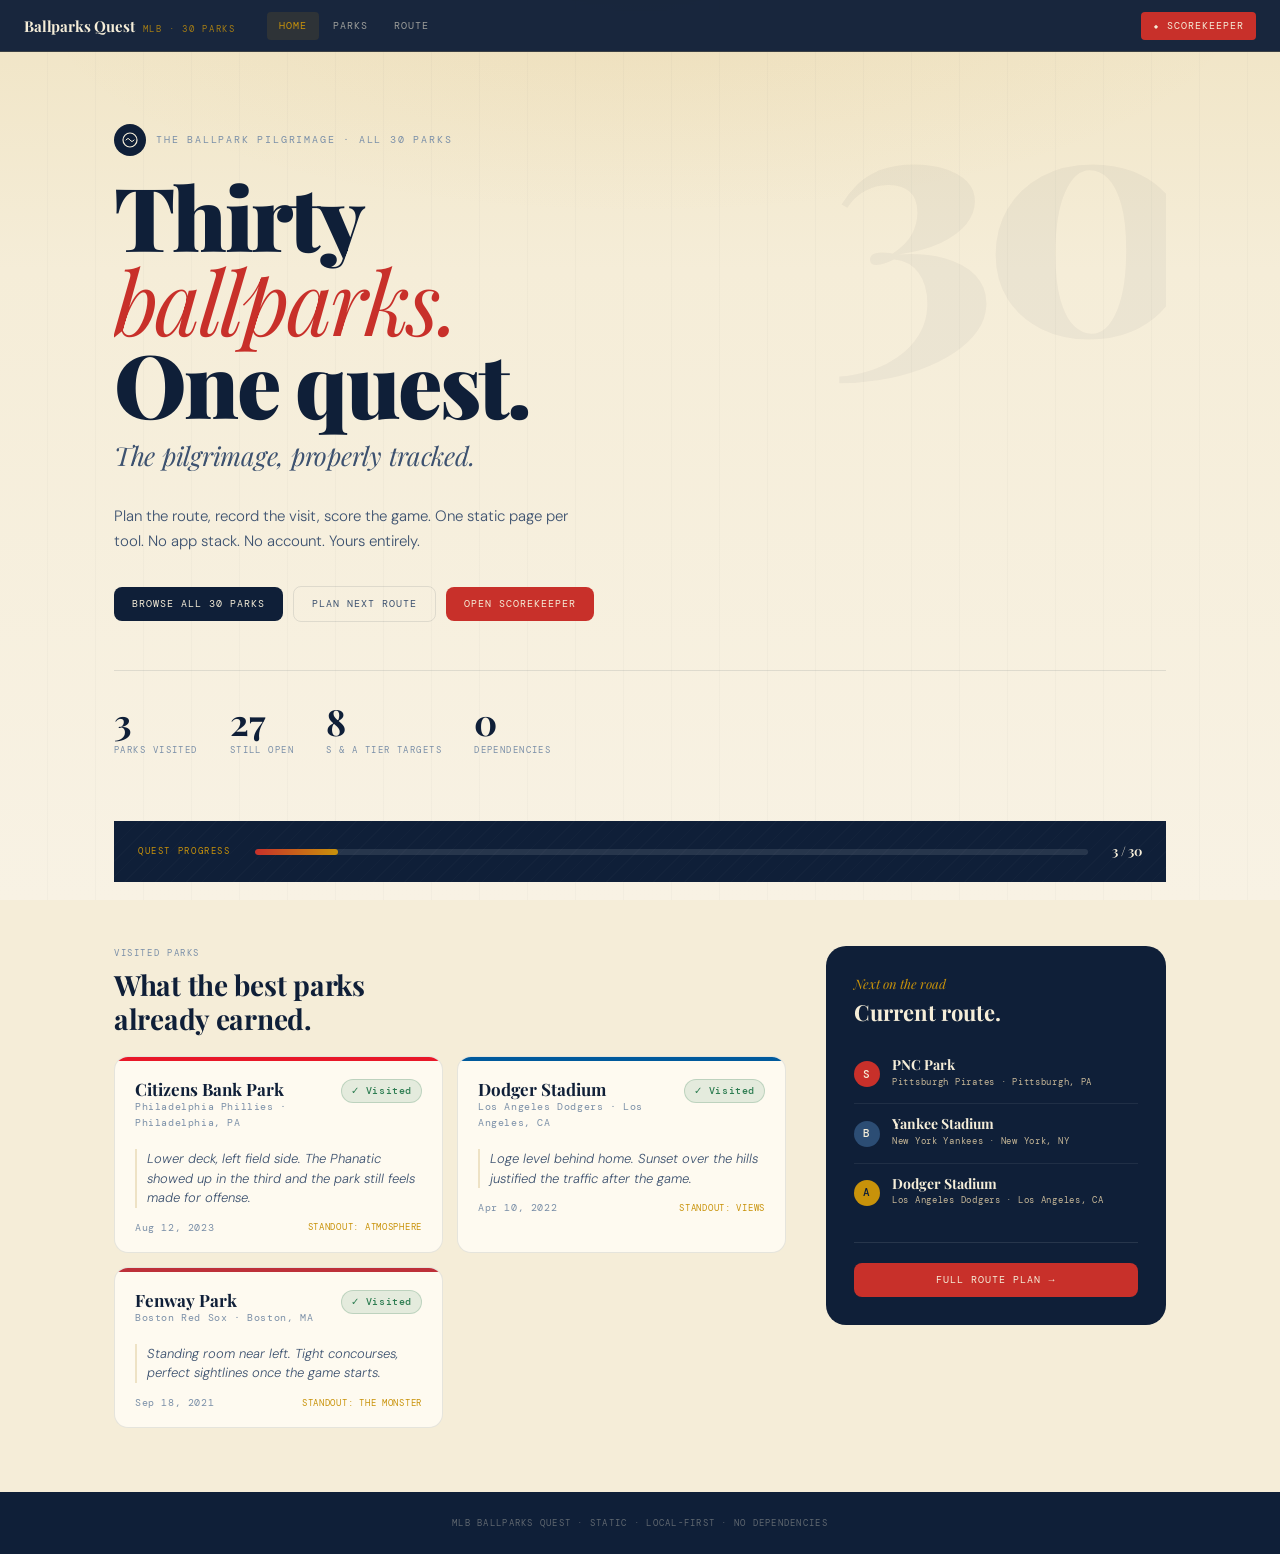
==== MLB Prototype/index.html @ afe434f9 "Build Ballparks Quest prototype planning infrastructure" ====
<!DOCTYPE html>
<html lang="en">
<head>
<meta charset="UTF-8">
<meta name="viewport" content="width=device-width, initial-scale=1.0">
<title>MLB Ballparks Quest · The Pilgrimage</title>
<link rel="stylesheet" href="shared.css">
<style>
/* ═══ INDEX PAGE ════════════════════════════ */

/* ─── Hero ──────────────────────────────── */
.hero {
  padding: 72px 0 64px;
  position: relative;
  overflow: hidden;
}

.hero-bg-number {
  position: absolute;
  right: -20px;
  top: -10px;
  font-family: var(--font-display);
  font-size: clamp(180px, 28vw, 320px);
  font-weight: 900;
  color: rgba(15,31,56,0.04);
  line-height: 1;
  user-select: none;
  pointer-events: none;
  letter-spacing: -0.04em;
}

.hero-eyebrow {
  display: flex;
  align-items: center;
  gap: 10px;
  margin-bottom: 18px;
}

.hero-league-mark {
  width: 32px; height: 32px;
  background: var(--navy);
  border-radius: 50%;
  display: flex; align-items: center; justify-content: center;
  flex-shrink: 0;
}

.hero-league-mark svg { display: block; }

.hero-eyebrow-text {
  font-family: var(--font-data);
  font-size: 10px;
  letter-spacing: 0.18em;
  text-transform: uppercase;
  color: var(--text-muted);
}

.hero-headline {
  font-family: var(--font-display);
  font-size: clamp(44px, 7vw, 88px);
  font-weight: 900;
  line-height: 0.95;
  letter-spacing: -0.03em;
  color: var(--navy);
  margin-bottom: 10px;
}

.hero-headline em {
  font-style: italic;
  font-weight: 400;
  color: var(--red);
}

.hero-sub {
  font-family: var(--font-display);
  font-size: clamp(18px, 2.5vw, 26px);
  font-style: italic;
  font-weight: 400;
  color: var(--text-secondary);
  margin-bottom: 28px;
  letter-spacing: -0.01em;
}

.hero-desc {
  font-family: var(--font-body);
  font-size: 15px;
  font-weight: 300;
  color: var(--text-secondary);
  max-width: 480px;
  line-height: 1.65;
  margin-bottom: 32px;
}

.hero-cta-row {
  display: flex;
  gap: 10px;
  flex-wrap: wrap;
  align-items: center;
}

.hero-stats {
  display: flex;
  gap: 32px;
  margin-top: 48px;
  padding-top: 32px;
  border-top: 1px solid var(--border-light);
}

.hero-stat-num {
  font-family: var(--font-display);
  font-size: 36px;
  font-weight: 700;
  color: var(--navy);
  line-height: 1;
  margin-bottom: 4px;
}

.hero-stat-lbl {
  font-family: var(--font-data);
  font-size: 9px;
  letter-spacing: 0.16em;
  text-transform: uppercase;
  color: var(--text-muted);
}

/* ─── Progress band ─────────────────────── */
.progress-band {
  background: var(--navy);
  padding: 20px 24px;
  margin-bottom: 64px;
  position: relative;
  overflow: hidden;
}

.progress-band::before {
  content: '';
  position: absolute; inset: 0;
  background: repeating-linear-gradient(
    -45deg,
    transparent, transparent 10px,
    rgba(255,255,255,0.015) 10px, rgba(255,255,255,0.015) 11px
  );
}

.progress-inner {
  max-width: 1100px;
  margin: 0 auto;
  display: flex;
  align-items: center;
  gap: 24px;
  position: relative;
}

.progress-label {
  font-family: var(--font-data);
  font-size: 9px;
  letter-spacing: 0.18em;
  text-transform: uppercase;
  color: var(--gold);
  flex-shrink: 0;
}

.progress-track {
  flex: 1;
  height: 6px;
  background: rgba(255,255,255,0.1);
  border-radius: 3px;
  overflow: hidden;
}

.progress-fill {
  height: 100%;
  background: linear-gradient(90deg, var(--red), var(--gold));
  border-radius: 3px;
  width: 13.3%; /* 4/30 */
  transition: width 1s var(--ease);
}

.progress-count {
  font-family: var(--font-display);
  font-size: 13px;
  font-weight: 700;
  color: var(--cream);
  flex-shrink: 0;
  letter-spacing: -0.01em;
}

/* ─── Visited section ───────────────────── */
.visited-grid {
  display: grid;
  grid-template-columns: repeat(auto-fill, minmax(280px, 1fr));
  gap: 14px;
  margin-top: 20px;
}

.visited-card {
  background: var(--surface-card);
  border: 1px solid var(--border-light);
  border-radius: var(--r-lg);
  overflow: hidden;
  transition: box-shadow var(--dur-mid) var(--ease), transform var(--dur-mid) var(--ease);
}

.visited-card:hover {
  transform: translateY(-2px);
  box-shadow: 0 8px 28px rgba(15,31,56,0.1);
}

.visited-card-stripe {
  height: 4px;
}

.visited-card-body {
  padding: 18px 20px 16px;
}

.visited-card-header {
  display: flex;
  align-items: flex-start;
  justify-content: space-between;
  gap: 10px;
  margin-bottom: 8px;
}

.visited-park-name {
  font-family: var(--font-display);
  font-size: 17px;
  font-weight: 700;
  color: var(--navy);
  line-height: 1.2;
}

.visited-team {
  font-family: var(--font-data);
  font-size: 10px;
  letter-spacing: 0.06em;
  color: var(--text-muted);
  margin-bottom: 10px;
}

.visited-note {
  font-family: var(--font-body);
  font-size: 13px;
  font-style: italic;
  font-weight: 300;
  color: var(--text-secondary);
  line-height: 1.5;
  border-left: 2px solid var(--border-cream);
  padding-left: 10px;
  margin-bottom: 12px;
}

.visited-meta {
  display: flex;
  align-items: center;
  justify-content: space-between;
}

.visited-date {
  font-family: var(--font-data);
  font-size: 10px;
  color: var(--text-muted);
  letter-spacing: 0.06em;
}

.visited-standout {
  font-family: var(--font-data);
  font-size: 9px;
  letter-spacing: 0.08em;
  text-transform: uppercase;
  color: var(--gold);
}

/* ─── Two-col layout ────────────────────── */
.index-layout {
  display: grid;
  grid-template-columns: 1fr 340px;
  gap: 40px;
  margin-bottom: 64px;
  align-items: start;
}

.sidebar-card {
  background: var(--navy);
  border-radius: var(--r-xl);
  padding: 28px;
  position: sticky;
  top: 72px;
  color: var(--cream);
}

.sidebar-title {
  font-family: var(--font-display);
  font-size: 13px;
  font-style: italic;
  color: var(--gold);
  margin-bottom: 4px;
}

.sidebar-heading {
  font-family: var(--font-display);
  font-size: 22px;
  font-weight: 700;
  color: var(--cream);
  margin-bottom: 20px;
  line-height: 1.2;
}

.sidebar-park-item {
  display: flex;
  align-items: center;
  gap: 12px;
  padding: 12px 0;
  border-bottom: 1px solid rgba(255,255,255,0.07);
  cursor: pointer;
  transition: opacity var(--dur-fast) var(--ease);
  text-decoration: none;
}

.sidebar-park-item:hover { opacity: 0.75; }
.sidebar-park-item:last-of-type { border-bottom: none; }

.sidebar-park-name {
  font-family: var(--font-display);
  font-size: 14px;
  font-weight: 700;
  color: var(--cream);
  line-height: 1.2;
  flex: 1;
}

.sidebar-park-city {
  font-family: var(--font-data);
  font-size: 9px;
  letter-spacing: 0.08em;
  color: var(--text-cream-dim);
  margin-top: 1px;
}

.sidebar-park-reason {
  font-family: var(--font-body);
  font-size: 11px;
  font-style: italic;
  color: var(--text-cream-dim);
  margin-top: 2px;
  line-height: 1.3;
}

.sidebar-cta {
  margin-top: 20px;
  padding-top: 20px;
  border-top: 1px solid rgba(255,255,255,0.1);
}

@media (max-width: 900px) {
  .index-layout { grid-template-columns: 1fr; }
  .sidebar-card { position: static; }
  .hero-bg-number { display: none; }
}

@media (max-width: 640px) {
  .hero-stats { gap: 20px; }
  .hero-stat-num { font-size: 28px; }
}
</style>
</head>
<body>
<script src="storage.js"></script>
<script src="utils.js"></script>
<script src="data.js"></script>
<script src="device.js"></script>
<script src="app.js"></script>

<!-- ═══ NAV ══════════════════════════════════ -->
<nav class="site-nav">
  <a href="index.html" class="nav-brand">
    <span class="nav-brand-name">Ballparks Quest</span>
    <span class="nav-brand-mark">MLB · 30 Parks</span>
  </a>
  <div class="nav-links">
    <a href="index.html"      class="nav-link active">Home</a>
    <a href="parks.html"      class="nav-link">Parks</a>
    <a href="route.html"      class="nav-link">Route</a>
    <a href="scorekeeper.html" class="nav-link nav-cta">⬥ Scorekeeper</a>
  </div>
</nav>

<main class="page-wrap">

  <!-- ═══ HERO ══════════════════════════════ -->
  <section class="hero fade-up">
    <div class="hero-bg-number">30</div>

    <div class="hero-eyebrow">
      <div class="hero-league-mark">
        <svg width="18" height="18" viewBox="0 0 18 18" fill="none">
          <circle cx="9" cy="9" r="7" stroke="#F5EDD8" stroke-width="1.2" fill="none"/>
          <path d="M5 9 Q7 6 9 9 Q11 12 13 9" stroke="#F5EDD8" stroke-width="1" fill="none" stroke-linecap="round"/>
        </svg>
      </div>
      <span class="hero-eyebrow-text">The ballpark pilgrimage · All 30 parks</span>
    </div>

    <h1 class="hero-headline">
      Thirty<br>
      <em>ballparks.</em><br>
      One quest.
    </h1>

    <p class="hero-sub">The pilgrimage, properly tracked.</p>

    <p class="hero-desc">
      Plan the route, record the visit, score the game. One static page per tool. No app stack. No account. Yours entirely.
    </p>

    <div class="hero-cta-row">
      <a href="parks.html"       class="btn btn-primary">Browse all 30 parks</a>
      <a href="route.html"       class="btn btn-ghost">Plan next route</a>
      <a href="scorekeeper.html" class="btn btn-red">Open scorekeeper</a>
    </div>

    <div class="hero-stats">
      <div>
        <div class="hero-stat-num" id="heroVisitedCount">0</div>
        <div class="hero-stat-lbl">Parks visited</div>
      </div>
      <div>
        <div class="hero-stat-num" id="heroRemainingCount">0</div>
        <div class="hero-stat-lbl">Still open</div>
      </div>
      <div>
        <div class="hero-stat-num" id="heroPriorityCount">0</div>
        <div class="hero-stat-lbl">S &amp; A tier targets</div>
      </div>
      <div>
        <div class="hero-stat-num">0</div>
        <div class="hero-stat-lbl">Dependencies</div>
      </div>
    </div>
  </section>

  <!-- ═══ PROGRESS BAND ═════════════════════ -->
  <div class="progress-band fade-up fade-up-2">
    <div class="progress-inner">
      <span class="progress-label">Quest progress</span>
      <div class="progress-track">
        <div class="progress-fill" id="progressFill"></div>
      </div>
      <span class="progress-count" id="progressCount">0 / 30</span>
    </div>
  </div>

  <!-- ═══ MAIN LAYOUT ════════════════════════ -->
  <div class="index-layout">

    <!-- Left: Visited proof -->
    <div>
      <div class="section-label fade-up fade-up-2">Visited parks</div>
      <h2 class="section-title fade-up fade-up-2" style="font-size:28px; margin-bottom:20px;">
        What the best parks<br>already earned.
      </h2>

      <div class="visited-grid" id="visitedGrid"></div>
    </div>

    <!-- Right: Route sidebar -->
    <div>
      <div class="sidebar-card fade-up fade-up-3">
        <div class="sidebar-title">Next on the road</div>
        <div class="sidebar-heading" id="sidebarHeading">The shortlist.</div>
        <div id="sidebarTargets"></div>
        <div class="sidebar-cta">
          <a href="route.html" class="btn btn-red" style="width:100%; justify-content:center;">
            Full route plan →
          </a>
        </div>
      </div>
    </div>

  </div>

</main>

<footer style="background:var(--navy); padding:24px; text-align:center; margin-top:40px;">
  <p style="font-family:var(--font-data); font-size:9px; letter-spacing:0.14em; text-transform:uppercase; color:rgba(245,237,216,0.35);">
    MLB Ballparks Quest · Static · Local-first · No dependencies
  </p>
</footer>

<script>
(function() {
  const app = window.BPQ && window.BPQ.app;
  if (!app) return;

  function escapeHtml(value) {
    return String(value == null ? '' : value)
      .replace(/&/g, '&amp;')
      .replace(/</g, '&lt;')
      .replace(/>/g, '&gt;')
      .replace(/"/g, '&quot;')
      .replace(/'/g, '&#39;');
  }

  function renderVisited() {
    const visited = app.getVisitedParks();
    const visitedGrid = document.getElementById('visitedGrid');
    const visitedCount = visited.length;
    const total = app.getParks().length;
    const remaining = Math.max(0, total - visitedCount);
    const priority = app.getParks().filter((park) => !app.isVisited(park.id) && (park.tier === 'S' || park.tier === 'A')).length;

    document.getElementById('heroVisitedCount').textContent = String(visitedCount);
    document.getElementById('heroRemainingCount').textContent = String(remaining);
    document.getElementById('heroPriorityCount').textContent = String(priority);
    document.getElementById('progressCount').textContent = `${visitedCount} / ${total}`;
    document.getElementById('progressFill').style.width = `${(visitedCount / total) * 100}%`;

    if (!visited.length) {
      visitedGrid.innerHTML = `
        <div class="visited-card fade-up fade-up-2">
          <div class="visited-card-stripe" style="background:var(--gold);"></div>
          <div class="visited-card-body">
            <div class="visited-card-header">
              <div>
                <div class="visited-park-name">Start the collection.</div>
                <div class="visited-team">No parks marked visited yet</div>
              </div>
            </div>
            <div class="visited-note">
              Open the park directory, mark the next stop, and this proof wall starts building itself.
            </div>
            <div class="visited-meta">
              <span class="visited-date">Static-first</span>
              <span class="visited-standout">Local-only</span>
            </div>
          </div>
        </div>
      `;
      return;
    }

    visitedGrid.innerHTML = visited.slice(0, 4).map(({ park, meta }, index) => `
      <div class="visited-card fade-up fade-up-${Math.min(index + 2, 5)}">
        <div class="visited-card-stripe" style="background:${park.color};"></div>
        <div class="visited-card-body">
          <div class="visited-card-header">
            <div>
              <div class="visited-park-name">${escapeHtml(park.name)}</div>
              <div class="visited-team">${escapeHtml(park.team)} · ${escapeHtml(park.city)}</div>
            </div>
            <span class="badge badge-visited">✓ Visited</span>
          </div>
          <div class="visited-note">${escapeHtml(meta.notes || park.note)}</div>
          <div class="visited-meta">
            <span class="visited-date">${escapeHtml(meta.visitDate ? app.formatDate(meta.visitDate) : 'Date not set')}</span>
            <span class="visited-standout">Standout: ${escapeHtml(meta.bestFeature || 'Ballpark memory')}</span>
          </div>
        </div>
      </div>
    `).join('');
  }

  function renderTargets() {
    const explicitRoute = app.getRouteParks();
    const targets = explicitRoute.length ? explicitRoute.slice(0, 3) : app.getNextTargets(3);
    const heading = document.getElementById('sidebarHeading');
    const container = document.getElementById('sidebarTargets');
    heading.textContent = explicitRoute.length ? 'Current route.' : 'The shortlist.';
    container.innerHTML = targets.map((park) => `
      <a href="route.html" class="sidebar-park-item">
        <div class="tier-stamp tier-${park.tier}">${park.tier}</div>
        <div>
          <div class="sidebar-park-name">${escapeHtml(park.name)}</div>
          <div class="sidebar-park-city">${escapeHtml(park.team)} · ${escapeHtml(park.city)}</div>
          <div class="sidebar-park-reason">${escapeHtml(park.note)}</div>
        </div>
      </a>
    `).join('');
  }

  renderVisited();
  renderTargets();
})();
</script>
</body>
</html>
---- MLB Prototype/shared.css ----
/* ═══════════════════════════════════════════
   MLB BALLPARKS QUEST · SHARED TOKENS
   shared.css — import into every page
═══════════════════════════════════════════ */

@import url('https://fonts.googleapis.com/css2?family=Playfair+Display:ital,wght@0,700;0,900;1,400;1,700&family=DM+Mono:wght@400;500&family=DM+Sans:wght@300;400;500&display=swap');

/* ─── Palette ─────────────────────────────── */
:root {
  /* Base */
  --cream:        #F5EDD8;
  --cream-dark:   #EAD9B8;
  --cream-deeper: #D9C898;
  --navy:         #0F1F38;
  --navy-mid:     #1A3152;
  --navy-light:   #2C4D74;
  --red:          #C8302A;
  --red-light:    #E8453E;
  --gold:         #C8920A;
  --gold-light:   #F0B429;

  /* Surfaces */
  --surface-page:    #F5EDD8;
  --surface-card:    rgba(255,252,243,0.88);
  --surface-panel:   rgba(255,252,243,0.55);
  --surface-chrome:  rgba(15,31,56,0.06);
  --surface-dark:    #0F1F38;

  /* Type */
  --font-display: 'Playfair Display', serif;
  --font-body:    'DM Sans', sans-serif;
  --font-data:    'DM Mono', monospace;

  /* Text */
  --text-primary:   #0F1F38;
  --text-secondary: #3D5270;
  --text-muted:     #7A8FA8;
  --text-cream:     #F5EDD8;
  --text-cream-dim: #C8B898;

  /* Borders */
  --border-light:  rgba(15,31,56,0.1);
  --border-mid:    rgba(15,31,56,0.18);
  --border-strong: rgba(15,31,56,0.32);
  --border-cream:  rgba(200,168,100,0.3);

  /* Motion */
  --ease:     cubic-bezier(0.25, 0.46, 0.45, 0.94);
  --dur-fast: 140ms;
  --dur-mid:  220ms;
  --dur-slow: 360ms;

  /* Radius */
  --r-sm: 4px;
  --r-md: 8px;
  --r-lg: 14px;
  --r-xl: 20px;

  /* Scorecard specific */
  --sc-cell:      96px;
  --sc-lineup:    176px;
  --sc-totals:    64px;
  --sc-cream:     #FBF6E9;
  --sc-ink:       #1C1108;
  --sc-ink-faded: #6B5D44;
  --sc-pencil:    #2A4A8A;
  --sc-red-ink:   #B03030;
  --sc-grid-line: #C9BA9B;
}

/* ─── Reset ───────────────────────────────── */
*, *::before, *::after { box-sizing: border-box; margin: 0; padding: 0; }
html { scroll-behavior: smooth; -webkit-text-size-adjust: 100%; }

body {
  font-family: var(--font-body);
  background: var(--surface-page);
  color: var(--text-primary);
  line-height: 1.6;
  min-height: 100vh;
  overflow-x: hidden;
}

/* ─── Page bg texture ─────────────────────── */
body::before {
  content: '';
  position: fixed; inset: 0;
  background:
    radial-gradient(ellipse 80% 40% at 50% 0%, rgba(200,144,40,0.07) 0%, transparent 60%),
    linear-gradient(180deg, #F0E4C4 0%, #F5EDD8 30%, #F8F2E4 100%);
  z-index: -2;
  pointer-events: none;
}

/* Subtle pinstripe texture */
body::after {
  content: '';
  position: fixed; inset: 0;
  background-image: repeating-linear-gradient(
    90deg,
    transparent,
    transparent 47px,
    rgba(15,31,56,0.025) 47px,
    rgba(15,31,56,0.025) 48px
  );
  z-index: -1;
  pointer-events: none;
}

/* ─── Shared nav ──────────────────────────── */
.site-nav {
  position: sticky;
  top: 0;
  z-index: 100;
  background: rgba(15,31,56,0.96);
  backdrop-filter: blur(12px);
  -webkit-backdrop-filter: blur(12px);
  border-bottom: 1px solid rgba(200,168,100,0.2);
  padding: 0 24px;
  display: flex;
  align-items: center;
  gap: 0;
  height: 52px;
}

.nav-brand {
  display: flex;
  align-items: baseline;
  gap: 8px;
  text-decoration: none;
  margin-right: 32px;
  flex-shrink: 0;
}

.nav-brand-name {
  font-family: var(--font-display);
  font-size: 15px;
  font-weight: 700;
  color: var(--cream);
  letter-spacing: -0.01em;
}

.nav-brand-mark {
  font-family: var(--font-data);
  font-size: 9px;
  letter-spacing: 0.18em;
  text-transform: uppercase;
  color: var(--gold);
  opacity: 0.8;
}

.nav-links {
  display: flex;
  align-items: center;
  gap: 2px;
  flex: 1;
}

.nav-link {
  font-family: var(--font-data);
  font-size: 10px;
  letter-spacing: 0.1em;
  text-transform: uppercase;
  color: rgba(245,237,216,0.6);
  text-decoration: none;
  padding: 6px 12px;
  border-radius: var(--r-sm);
  transition: all var(--dur-fast) var(--ease);
  white-space: nowrap;
}

.nav-link:hover { color: var(--cream); background: rgba(255,255,255,0.07); }
.nav-link.active { color: var(--gold); background: rgba(200,146,10,0.12); }
.nav-link.nav-cta {
  background: var(--red);
  color: var(--cream);
  margin-left: auto;
}
.nav-link.nav-cta:hover { background: var(--red-light); }

/* ─── Shared cards ────────────────────────── */
.card {
  background: var(--surface-card);
  border: 1px solid var(--border-light);
  border-radius: var(--r-lg);
  backdrop-filter: blur(8px);
  -webkit-backdrop-filter: blur(8px);
  box-shadow: 0 1px 3px rgba(15,31,56,0.05), 0 6px 20px rgba(15,31,56,0.04);
  transition: box-shadow var(--dur-mid) var(--ease);
}

.card:hover {
  box-shadow: 0 2px 8px rgba(15,31,56,0.08), 0 12px 32px rgba(15,31,56,0.06);
}

/* ─── Tier stamps ─────────────────────────── */
.tier-stamp {
  display: inline-flex;
  align-items: center;
  justify-content: center;
  width: 26px;
  height: 26px;
  border-radius: 50%;
  font-family: var(--font-data);
  font-size: 11px;
  font-weight: 500;
  letter-spacing: 0.04em;
  flex-shrink: 0;
}

.tier-S { background: var(--red);  color: var(--cream); }
.tier-A { background: var(--gold); color: var(--navy); }
.tier-B { background: var(--navy-light); color: var(--cream); }
.tier-C { background: var(--border-mid); color: var(--text-secondary); }

/* ─── Result badges ───────────────────────── */
.badge {
  display: inline-flex;
  align-items: center;
  gap: 4px;
  padding: 3px 9px;
  border-radius: 20px;
  font-family: var(--font-data);
  font-size: 10px;
  font-weight: 500;
  letter-spacing: 0.06em;
  white-space: nowrap;
}

.badge-visited   { background: rgba(46,125,82,0.12); color: #2E7D52; border: 1px solid rgba(46,125,82,0.22); }
.badge-unvisited { background: rgba(15,31,56,0.07);  color: var(--text-muted); border: 1px solid var(--border-light); }
.badge-s-tier    { background: rgba(200,48,42,0.1);  color: var(--red); border: 1px solid rgba(200,48,42,0.2); }

/* ─── Buttons ─────────────────────────────── */
.btn {
  display: inline-flex;
  align-items: center;
  gap: 6px;
  padding: 9px 18px;
  border-radius: var(--r-md);
  font-family: var(--font-data);
  font-size: 10px;
  letter-spacing: 0.1em;
  text-transform: uppercase;
  text-decoration: none;
  cursor: pointer;
  border: none;
  transition: all var(--dur-fast) var(--ease);
  white-space: nowrap;
}

.btn-primary {
  background: var(--navy);
  color: var(--cream);
}
.btn-primary:hover {
  background: var(--navy-mid);
  transform: translateY(-1px);
  box-shadow: 0 4px 14px rgba(15,31,56,0.25);
}

.btn-red {
  background: var(--red);
  color: var(--cream);
}
.btn-red:hover { background: var(--red-light); }

.btn-ghost {
  background: transparent;
  color: var(--text-secondary);
  border: 1px solid var(--border-light);
}
.btn-ghost:hover { border-color: var(--border-mid); color: var(--text-primary); }

/* ─── Section rules ───────────────────────── */
.section-label {
  font-family: var(--font-data);
  font-size: 9px;
  letter-spacing: 0.18em;
  text-transform: uppercase;
  color: var(--text-muted);
  margin-bottom: 8px;
}

.section-title {
  font-family: var(--font-display);
  font-weight: 700;
  letter-spacing: -0.01em;
  line-height: 1.2;
  color: var(--text-primary);
}

/* ─── Utility ─────────────────────────────── */
.page-wrap { max-width: 1100px; margin: 0 auto; padding: 0 24px; }
.sr-only { position: absolute; width: 1px; height: 1px; overflow: hidden; clip: rect(0,0,0,0); }

/* ─── Animations ──────────────────────────── */
@keyframes fadeUp {
  from { opacity: 0; transform: translateY(16px); }
  to   { opacity: 1; transform: translateY(0); }
}

.fade-up { animation: fadeUp 0.45s var(--ease) both; }
.fade-up-1 { animation-delay: 0.05s; }
.fade-up-2 { animation-delay: 0.12s; }
.fade-up-3 { animation-delay: 0.19s; }
.fade-up-4 { animation-delay: 0.26s; }
.fade-up-5 { animation-delay: 0.33s; }

@media (prefers-reduced-motion: reduce) {
  .fade-up, [class*="fade-up-"] { animation: none; }
  * { transition-duration: 0ms !important; }
}
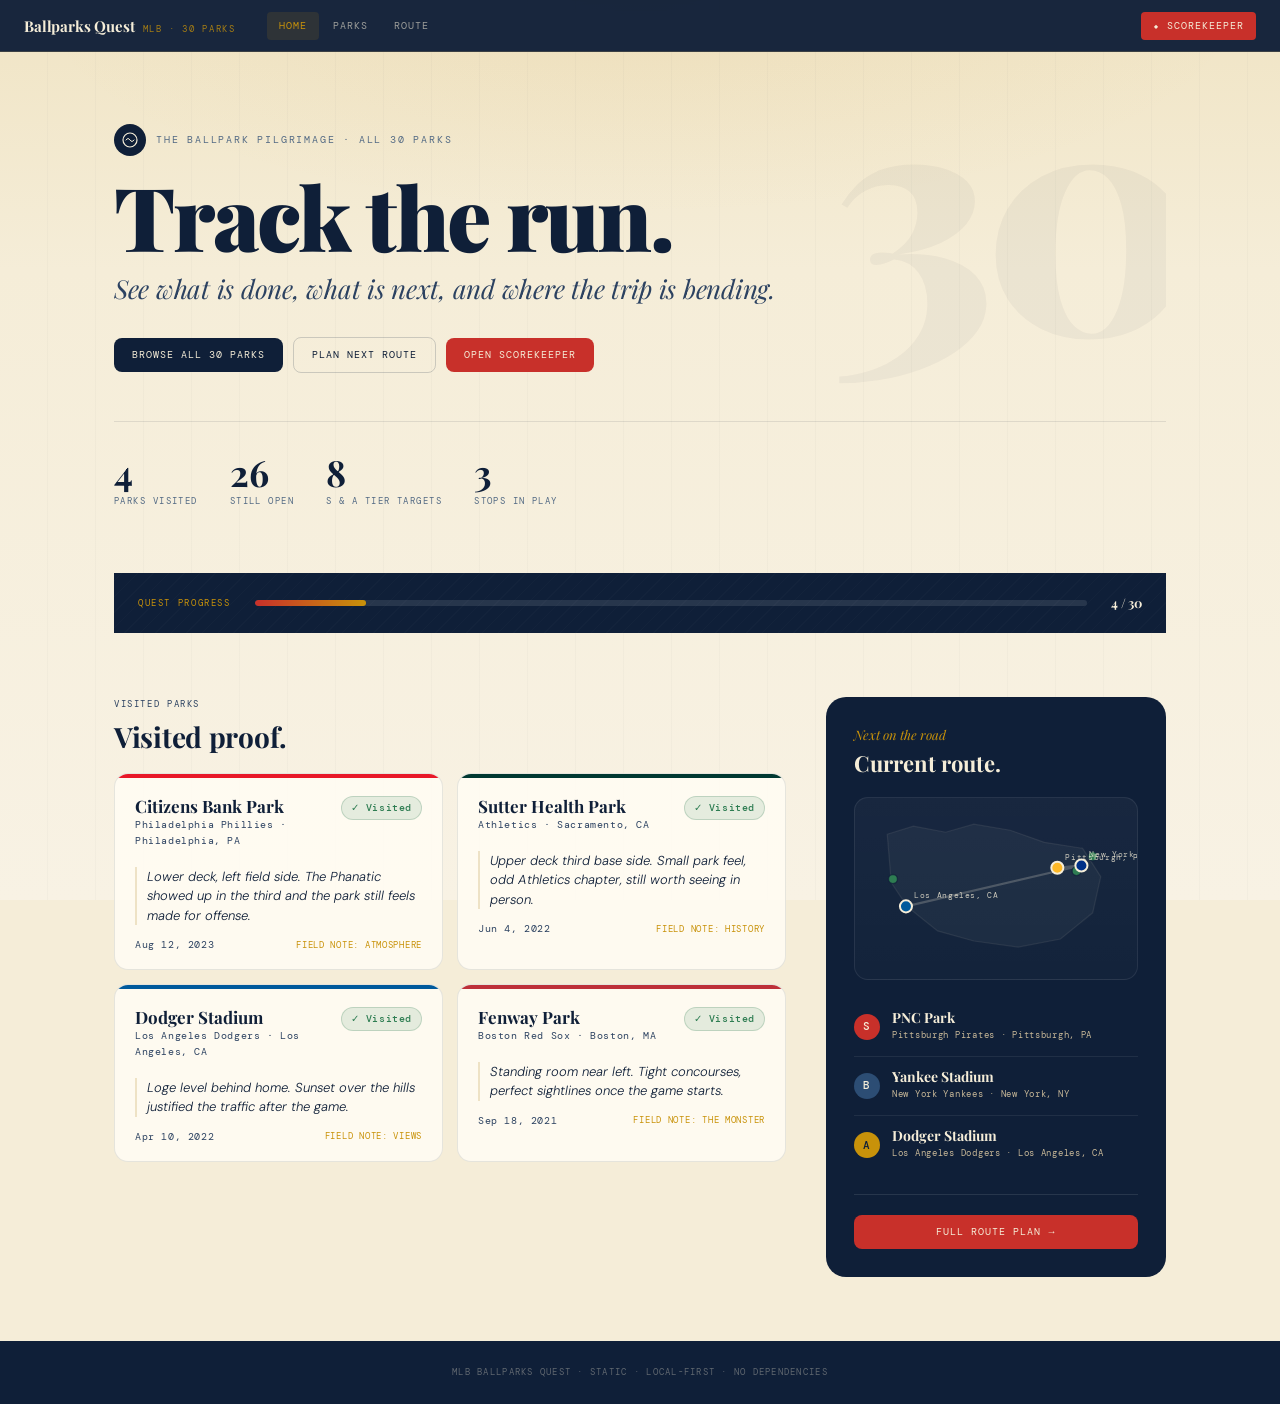
==== commit e91702fc: "Refine prototype planning surfaces and finish flow" ====
--- a/MLB Prototype/index.html
+++ b/MLB Prototype/index.html
@@ -80,16 +80,6 @@
   letter-spacing: -0.01em;
 }
 
-.hero-desc {
-  font-family: var(--font-body);
-  font-size: 15px;
-  font-weight: 300;
-  color: var(--text-secondary);
-  max-width: 480px;
-  line-height: 1.65;
-  margin-bottom: 32px;
-}
-
 .hero-cta-row {
   display: flex;
   gap: 10px;
@@ -233,7 +223,7 @@
   font-family: var(--font-data);
   font-size: 10px;
   letter-spacing: 0.06em;
-  color: var(--text-muted);
+  color: var(--text-secondary);
   margin-bottom: 10px;
 }
 
@@ -242,7 +232,7 @@
   font-size: 13px;
   font-style: italic;
   font-weight: 300;
-  color: var(--text-secondary);
+  color: var(--text-primary);
   line-height: 1.5;
   border-left: 2px solid var(--border-cream);
   padding-left: 10px;
@@ -258,7 +248,7 @@
 .visited-date {
   font-family: var(--font-data);
   font-size: 10px;
-  color: var(--text-muted);
+  color: var(--text-secondary);
   letter-spacing: 0.06em;
 }
 
@@ -303,6 +293,60 @@
   color: var(--cream);
   margin-bottom: 20px;
   line-height: 1.2;
+}
+
+.sidebar-map {
+  margin-bottom: 18px;
+  border: 1px solid rgba(255,255,255,0.08);
+  border-radius: 14px;
+  overflow: hidden;
+  background: linear-gradient(180deg, rgba(255,255,255,0.04), rgba(255,255,255,0.02));
+}
+
+.sidebar-map-svg {
+  display: block;
+  width: 100%;
+  height: auto;
+}
+
+.sidebar-map-base {
+  fill: rgba(245,237,216,0.04);
+  stroke: rgba(245,237,216,0.08);
+  stroke-width: 1.2;
+}
+
+.sidebar-map-line {
+  fill: none;
+  stroke: rgba(245,237,216,0.22);
+  stroke-width: 2.2;
+  stroke-linecap: round;
+  stroke-linejoin: round;
+}
+
+.sidebar-map-label {
+  font-family: var(--font-data);
+  font-size: 8px;
+  letter-spacing: 0.08em;
+  fill: rgba(245,237,216,0.8);
+}
+
+.visited-empty {
+  padding: 22px;
+}
+
+.visited-empty-title {
+  font-family: var(--font-display);
+  font-size: 22px;
+  font-weight: 700;
+  color: var(--navy);
+  margin-bottom: 8px;
+}
+
+.visited-empty-text {
+  font-size: 14px;
+  color: var(--text-primary);
+  line-height: 1.6;
+  margin-bottom: 14px;
 }
 
 .sidebar-park-item {
@@ -401,16 +445,10 @@
     </div>
 
     <h1 class="hero-headline">
-      Thirty<br>
-      <em>ballparks.</em><br>
-      One quest.
+      Track the run.
     </h1>
 
-    <p class="hero-sub">The pilgrimage, properly tracked.</p>
-
-    <p class="hero-desc">
-      Plan the route, record the visit, score the game. One static page per tool. No app stack. No account. Yours entirely.
-    </p>
+    <p class="hero-sub">See what is done, what is next, and where the trip is bending.</p>
 
     <div class="hero-cta-row">
       <a href="parks.html"       class="btn btn-primary">Browse all 30 parks</a>
@@ -432,8 +470,8 @@
         <div class="hero-stat-lbl">S &amp; A tier targets</div>
       </div>
       <div>
-        <div class="hero-stat-num">0</div>
-        <div class="hero-stat-lbl">Dependencies</div>
+        <div class="hero-stat-num" id="heroRouteCount">0</div>
+        <div class="hero-stat-lbl">Stops in play</div>
       </div>
     </div>
   </section>
@@ -456,7 +494,7 @@
     <div>
       <div class="section-label fade-up fade-up-2">Visited parks</div>
       <h2 class="section-title fade-up fade-up-2" style="font-size:28px; margin-bottom:20px;">
-        What the best parks<br>already earned.
+        Visited proof.
       </h2>
 
       <div class="visited-grid" id="visitedGrid"></div>
@@ -467,6 +505,7 @@
       <div class="sidebar-card fade-up fade-up-3">
         <div class="sidebar-title">Next on the road</div>
         <div class="sidebar-heading" id="sidebarHeading">The shortlist.</div>
+        <div class="sidebar-map" id="sidebarMap"></div>
         <div id="sidebarTargets"></div>
         <div class="sidebar-cta">
           <a href="route.html" class="btn btn-red" style="width:100%; justify-content:center;">
@@ -507,32 +546,22 @@
     const total = app.getParks().length;
     const remaining = Math.max(0, total - visitedCount);
     const priority = app.getParks().filter((park) => !app.isVisited(park.id) && (park.tier === 'S' || park.tier === 'A')).length;
+    const routeCount = app.getRouteParks().length;
 
     document.getElementById('heroVisitedCount').textContent = String(visitedCount);
     document.getElementById('heroRemainingCount').textContent = String(remaining);
     document.getElementById('heroPriorityCount').textContent = String(priority);
+    document.getElementById('heroRouteCount').textContent = String(routeCount);
     document.getElementById('progressCount').textContent = `${visitedCount} / ${total}`;
-    document.getElementById('progressFill').style.width = `${(visitedCount / total) * 100}%`;
+    document.getElementById('progressFill').style.width = `${total ? (visitedCount / total) * 100 : 0}%`;
 
     if (!visited.length) {
       visitedGrid.innerHTML = `
-        <div class="visited-card fade-up fade-up-2">
+        <div class="visited-card visited-empty fade-up fade-up-2">
           <div class="visited-card-stripe" style="background:var(--gold);"></div>
-          <div class="visited-card-body">
-            <div class="visited-card-header">
-              <div>
-                <div class="visited-park-name">Start the collection.</div>
-                <div class="visited-team">No parks marked visited yet</div>
-              </div>
-            </div>
-            <div class="visited-note">
-              Open the park directory, mark the next stop, and this proof wall starts building itself.
-            </div>
-            <div class="visited-meta">
-              <span class="visited-date">Static-first</span>
-              <span class="visited-standout">Local-only</span>
-            </div>
-          </div>
+          <div class="visited-empty-title">No visits logged yet.</div>
+          <div class="visited-empty-text">Mark the parks you have done and the proof wall starts here.</div>
+          <a href="parks.html" class="btn btn-primary">Browse all 30 parks</a>
         </div>
       `;
       return;
@@ -552,11 +581,44 @@
           <div class="visited-note">${escapeHtml(meta.notes || park.note)}</div>
           <div class="visited-meta">
             <span class="visited-date">${escapeHtml(meta.visitDate ? app.formatDate(meta.visitDate) : 'Date not set')}</span>
-            <span class="visited-standout">Standout: ${escapeHtml(meta.bestFeature || 'Ballpark memory')}</span>
+            <span class="visited-standout">Field note: ${escapeHtml(meta.bestFeature || 'Ballpark memory')}</span>
           </div>
         </div>
       </div>
     `).join('');
+  }
+
+  function projectPoint(coords, width, height) {
+    const lng = coords && typeof coords.lng === 'number' ? coords.lng : -95;
+    const lat = coords && typeof coords.lat === 'number' ? coords.lat : 39;
+    return {
+      x: 24 + ((lng + 125) / 59) * (width - 48),
+      y: 18 + (1 - ((lat - 25) / 24)) * (height - 36)
+    };
+  }
+
+  function renderSidebarMap() {
+    const width = 280;
+    const height = 180;
+    const visited = app.getVisitedParks().slice(0, 8);
+    const targets = (app.getRouteParks().length ? app.getRouteParks().slice(0, 4) : app.getNextTargets(4)).filter(Boolean);
+    const targetPoints = targets.map((park) => ({ park, point: projectPoint(park.coordinates, width, height) }));
+    const polyline = targetPoints.map((entry) => `${entry.point.x.toFixed(1)},${entry.point.y.toFixed(1)}`).join(' ');
+
+    document.getElementById('sidebarMap').innerHTML = `
+      <svg class="sidebar-map-svg" viewBox="0 0 ${width} ${height}" aria-label="Route preview map">
+        <path class="sidebar-map-base" d="M32 36 L58 28 L90 34 L118 26 L154 32 L188 44 L226 50 L244 78 L236 114 L204 140 L162 148 L118 142 L82 132 L52 108 L36 84 Z"></path>
+        ${polyline ? `<polyline class="sidebar-map-line" points="${polyline}"></polyline>` : ''}
+        ${visited.map(({ park }) => {
+          const point = projectPoint(park.coordinates, width, height);
+          return `<circle cx="${point.x.toFixed(1)}" cy="${point.y.toFixed(1)}" r="4.5" fill="#2E7D52" stroke="rgba(15,31,56,0.7)" stroke-width="1.4"></circle>`;
+        }).join('')}
+        ${targetPoints.map(({ park, point }) => `
+          <circle cx="${point.x.toFixed(1)}" cy="${point.y.toFixed(1)}" r="6" fill="${park.color}" stroke="#F5EDD8" stroke-width="2"></circle>
+          <text class="sidebar-map-label" x="${(point.x + 8).toFixed(1)}" y="${(point.y - 8).toFixed(1)}">${escapeHtml(park.city)}</text>
+        `).join('')}
+      </svg>
+    `;
   }
 
   function renderTargets() {
@@ -564,7 +626,14 @@
     const targets = explicitRoute.length ? explicitRoute.slice(0, 3) : app.getNextTargets(3);
     const heading = document.getElementById('sidebarHeading');
     const container = document.getElementById('sidebarTargets');
-    heading.textContent = explicitRoute.length ? 'Current route.' : 'The shortlist.';
+    heading.textContent = explicitRoute.length ? 'Current route.' : 'Shortlist.';
+    if (!targets.length) {
+      container.innerHTML = `
+        <div class="sidebar-park-reason" style="color:rgba(245,237,216,0.8); margin-bottom:12px;">No route yet. Start with a park.</div>
+      `;
+      renderSidebarMap();
+      return;
+    }
     container.innerHTML = targets.map((park) => `
       <a href="route.html" class="sidebar-park-item">
         <div class="tier-stamp tier-${park.tier}">${park.tier}</div>
@@ -575,6 +644,7 @@
         </div>
       </a>
     `).join('');
+    renderSidebarMap();
   }
 
   renderVisited();
--- a/MLB Prototype/shared.css
+++ b/MLB Prototype/shared.css
@@ -33,8 +33,8 @@
 
   /* Text */
   --text-primary:   #0F1F38;
-  --text-secondary: #3D5270;
-  --text-muted:     #7A8FA8;
+  --text-secondary: #2C4261;
+  --text-muted:     #536A84;
   --text-cream:     #F5EDD8;
   --text-cream-dim: #C8B898;
 
@@ -265,12 +265,38 @@
 }
 .btn-red:hover { background: var(--red-light); }
 
+.btn-success {
+  background: #2E7D52;
+  color: var(--cream);
+}
+.btn-success:hover {
+  background: #256645;
+}
+
+.btn-export {
+  background: var(--gold);
+  color: var(--navy);
+}
+.btn-export:hover {
+  background: var(--gold-light);
+}
+
+.btn-danger-outline {
+  background: transparent;
+  color: var(--red);
+  border: 1px solid rgba(200,48,42,0.34);
+}
+.btn-danger-outline:hover {
+  background: rgba(200,48,42,0.08);
+  border-color: rgba(200,48,42,0.48);
+}
+
 .btn-ghost {
   background: transparent;
-  color: var(--text-secondary);
-  border: 1px solid var(--border-light);
-}
-.btn-ghost:hover { border-color: var(--border-mid); color: var(--text-primary); }
+  color: var(--text-primary);
+  border: 1px solid var(--border-mid);
+}
+.btn-ghost:hover { border-color: var(--border-strong); color: var(--text-primary); }
 
 /* ─── Section rules ───────────────────────── */
 .section-label {
@@ -278,7 +304,7 @@
   font-size: 9px;
   letter-spacing: 0.18em;
   text-transform: uppercase;
-  color: var(--text-muted);
+  color: var(--text-secondary);
   margin-bottom: 8px;
 }
 
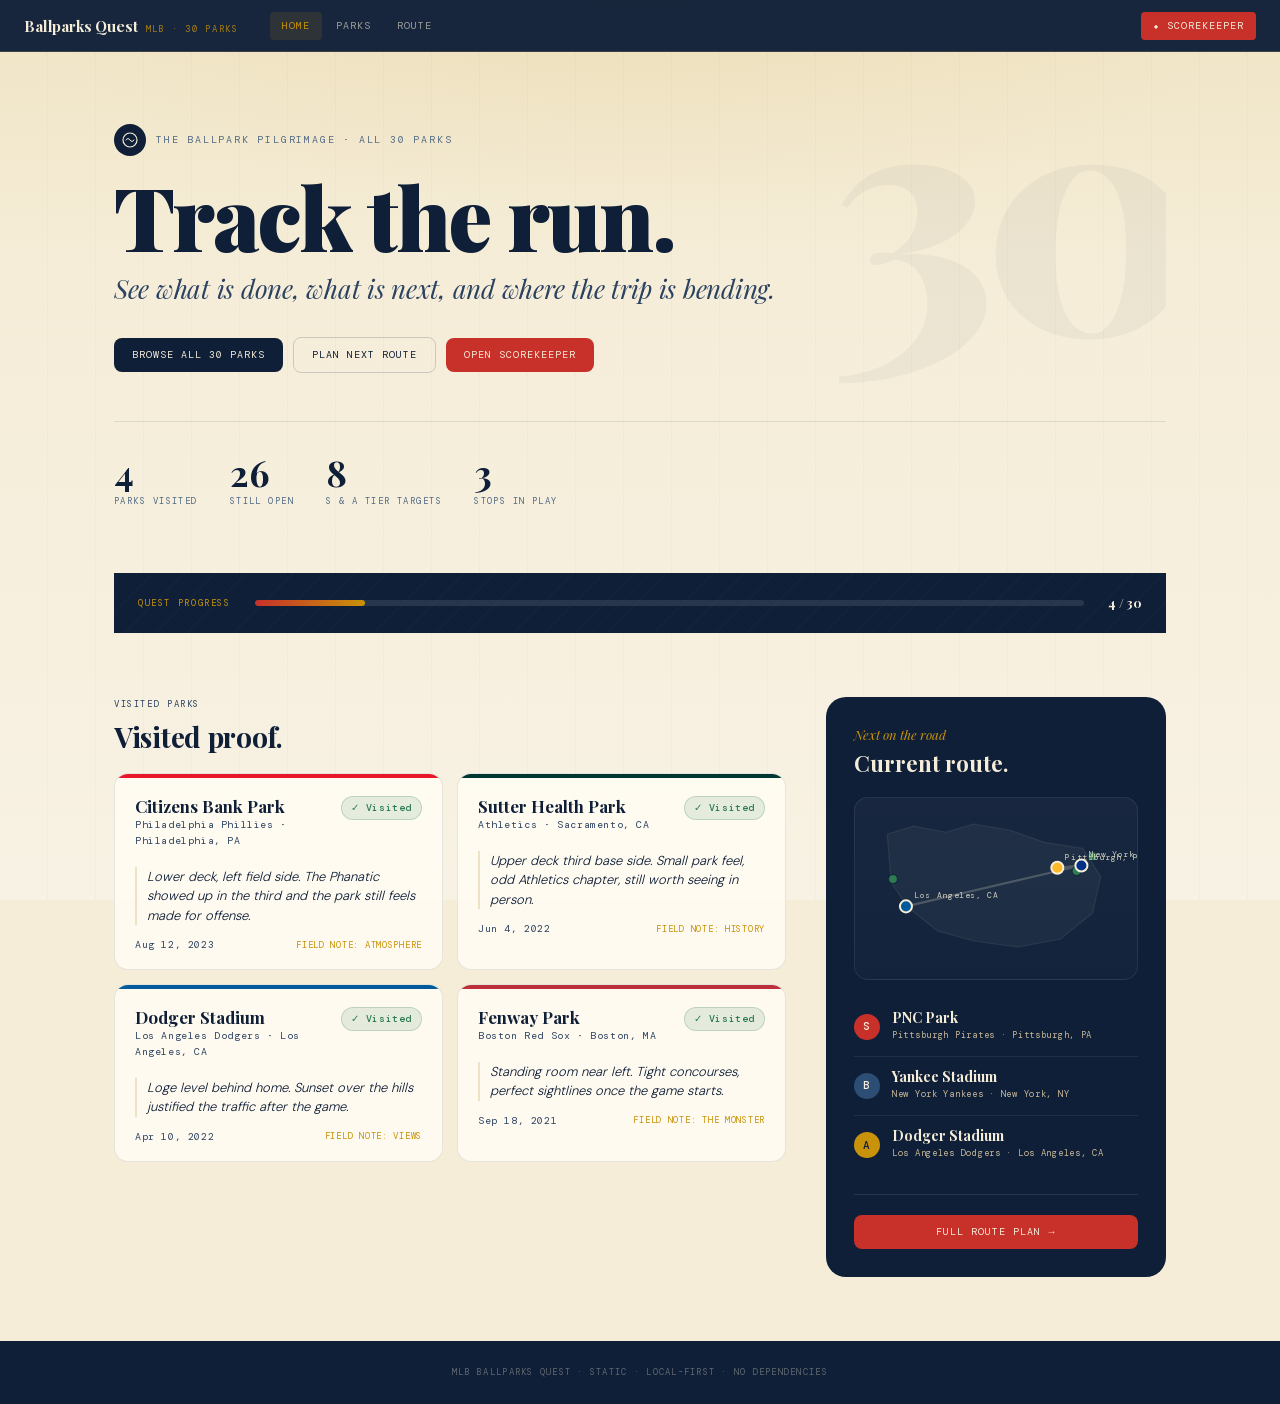
==== commit 5822b199: "Harden prototype rendering fonts and offline shell" ====
--- a/MLB Prototype/index.html
+++ b/MLB Prototype/index.html
@@ -4,6 +4,8 @@
 <meta charset="UTF-8">
 <meta name="viewport" content="width=device-width, initial-scale=1.0">
 <title>MLB Ballparks Quest · The Pilgrimage</title>
+<link rel="manifest" href="manifest.json">
+<meta name="theme-color" content="#0F1F38">
 <link rel="stylesheet" href="shared.css">
 <style>
 /* ═══ INDEX PAGE ════════════════════════════ */
@@ -528,16 +530,12 @@
 <script>
 (function() {
   const app = window.BPQ && window.BPQ.app;
-  if (!app) return;
-
-  function escapeHtml(value) {
-    return String(value == null ? '' : value)
-      .replace(/&/g, '&amp;')
-      .replace(/</g, '&lt;')
-      .replace(/>/g, '&gt;')
-      .replace(/"/g, '&quot;')
-      .replace(/'/g, '&#39;');
-  }
+  const utils = window.BPQ && window.BPQ.utils;
+  if (!app || !utils) return;
+
+  const escapeHtml = utils.escapeHtml;
+  const safeColor = utils.safeColor;
+  const safeToken = utils.safeToken;
 
   function renderVisited() {
     const visited = app.getVisitedParks();
@@ -569,7 +567,7 @@
 
     visitedGrid.innerHTML = visited.slice(0, 4).map(({ park, meta }, index) => `
       <div class="visited-card fade-up fade-up-${Math.min(index + 2, 5)}">
-        <div class="visited-card-stripe" style="background:${park.color};"></div>
+        <div class="visited-card-stripe" style="background:${safeColor(park.color, '#7EB4E0')};"></div>
         <div class="visited-card-body">
           <div class="visited-card-header">
             <div>
@@ -614,7 +612,7 @@
           return `<circle cx="${point.x.toFixed(1)}" cy="${point.y.toFixed(1)}" r="4.5" fill="#2E7D52" stroke="rgba(15,31,56,0.7)" stroke-width="1.4"></circle>`;
         }).join('')}
         ${targetPoints.map(({ park, point }) => `
-          <circle cx="${point.x.toFixed(1)}" cy="${point.y.toFixed(1)}" r="6" fill="${park.color}" stroke="#F5EDD8" stroke-width="2"></circle>
+          <circle cx="${point.x.toFixed(1)}" cy="${point.y.toFixed(1)}" r="6" fill="${safeColor(park.color, '#7EB4E0')}" stroke="#F5EDD8" stroke-width="2"></circle>
           <text class="sidebar-map-label" x="${(point.x + 8).toFixed(1)}" y="${(point.y - 8).toFixed(1)}">${escapeHtml(park.city)}</text>
         `).join('')}
       </svg>
@@ -636,7 +634,7 @@
     }
     container.innerHTML = targets.map((park) => `
       <a href="route.html" class="sidebar-park-item">
-        <div class="tier-stamp tier-${park.tier}">${park.tier}</div>
+        <div class="tier-stamp tier-${safeToken(park.tier, 'C')}">${escapeHtml(park.tier)}</div>
         <div>
           <div class="sidebar-park-name">${escapeHtml(park.name)}</div>
           <div class="sidebar-park-city">${escapeHtml(park.team)} · ${escapeHtml(park.city)}</div>
--- a/MLB Prototype/shared.css
+++ b/MLB Prototype/shared.css
@@ -3,7 +3,77 @@
    shared.css — import into every page
 ═══════════════════════════════════════════ */
 
-@import url('https://fonts.googleapis.com/css2?family=Playfair+Display:ital,wght@0,700;0,900;1,400;1,700&family=DM+Mono:wght@400;500&family=DM+Sans:wght@300;400;500&display=swap');
+@font-face {
+  font-family: 'Playfair Display';
+  font-style: normal;
+  font-weight: 700;
+  font-display: swap;
+  src: url('fonts/playfair-display-700.woff2') format('woff2');
+}
+
+@font-face {
+  font-family: 'Playfair Display';
+  font-style: normal;
+  font-weight: 900;
+  font-display: swap;
+  src: url('fonts/playfair-display-900.woff2') format('woff2');
+}
+
+@font-face {
+  font-family: 'Playfair Display';
+  font-style: italic;
+  font-weight: 400;
+  font-display: swap;
+  src: url('fonts/playfair-display-italic-400.woff2') format('woff2');
+}
+
+@font-face {
+  font-family: 'Playfair Display';
+  font-style: italic;
+  font-weight: 700;
+  font-display: swap;
+  src: url('fonts/playfair-display-italic-700.woff2') format('woff2');
+}
+
+@font-face {
+  font-family: 'DM Mono';
+  font-style: normal;
+  font-weight: 400;
+  font-display: swap;
+  src: url('fonts/dm-mono-400.woff2') format('woff2');
+}
+
+@font-face {
+  font-family: 'DM Mono';
+  font-style: normal;
+  font-weight: 500;
+  font-display: swap;
+  src: url('fonts/dm-mono-500.woff2') format('woff2');
+}
+
+@font-face {
+  font-family: 'DM Sans';
+  font-style: normal;
+  font-weight: 300;
+  font-display: swap;
+  src: url('fonts/dm-sans-300.woff2') format('woff2');
+}
+
+@font-face {
+  font-family: 'DM Sans';
+  font-style: normal;
+  font-weight: 400;
+  font-display: swap;
+  src: url('fonts/dm-sans-400.woff2') format('woff2');
+}
+
+@font-face {
+  font-family: 'DM Sans';
+  font-style: normal;
+  font-weight: 500;
+  font-display: swap;
+  src: url('fonts/dm-sans-500.woff2') format('woff2');
+}
 
 /* ─── Palette ─────────────────────────────── */
 :root {
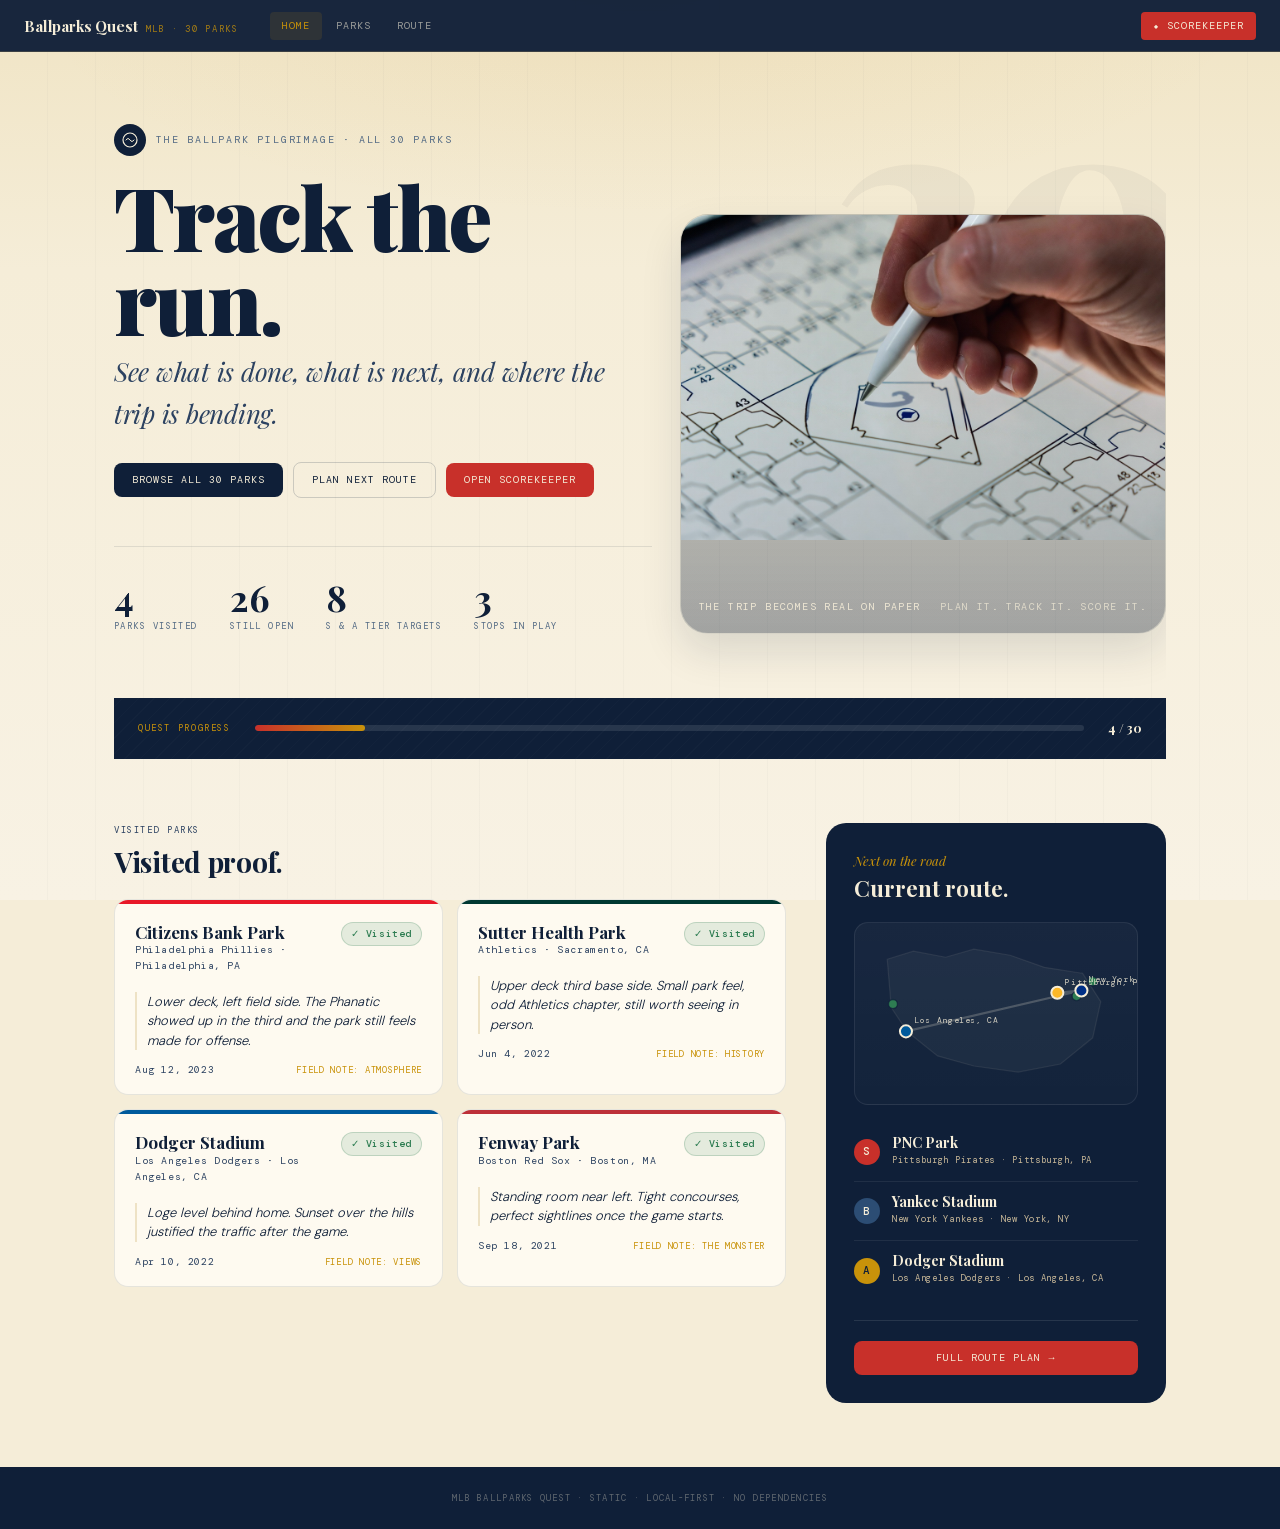
==== commit 856fc7bd: "Add hero and park imagery" ====
--- a/MLB Prototype/index.html
+++ b/MLB Prototype/index.html
@@ -17,6 +17,18 @@
   overflow: hidden;
 }
 
+.hero-inner {
+  display: grid;
+  grid-template-columns: minmax(0, 1.05fr) minmax(320px, 0.95fr);
+  gap: 28px;
+  align-items: end;
+}
+
+.hero-copy {
+  position: relative;
+  z-index: 1;
+}
+
 .hero-bg-number {
   position: absolute;
   right: -20px;
@@ -112,6 +124,57 @@
   letter-spacing: 0.16em;
   text-transform: uppercase;
   color: var(--text-muted);
+}
+
+.hero-media-shell {
+  position: relative;
+  z-index: 1;
+  min-height: 420px;
+  border-radius: 28px;
+  overflow: hidden;
+  border: 1px solid var(--border-light);
+  background: linear-gradient(180deg, rgba(15,31,56,0.04), rgba(15,31,56,0.12));
+  box-shadow: 0 18px 40px rgba(15,31,56,0.12);
+}
+
+.hero-media-shell::after {
+  content: '';
+  position: absolute;
+  inset: 0;
+  background: linear-gradient(180deg, rgba(15,31,56,0.04), rgba(15,31,56,0.28));
+}
+
+.hero-media-img {
+  display: block;
+  width: 100%;
+  height: 100%;
+  object-fit: cover;
+}
+
+.hero-media-caption {
+  position: absolute;
+  left: 18px;
+  right: 18px;
+  bottom: 18px;
+  z-index: 1;
+  display: flex;
+  justify-content: space-between;
+  gap: 14px;
+  align-items: end;
+}
+
+.hero-media-kicker,
+.hero-media-note {
+  font-family: var(--font-data);
+  font-size: 10px;
+  letter-spacing: 0.14em;
+  text-transform: uppercase;
+  color: rgba(245,237,216,0.92);
+}
+
+.hero-media-note {
+  text-align: right;
+  color: rgba(245,237,216,0.72);
 }
 
 /* ─── Progress band ─────────────────────── */
@@ -397,6 +460,13 @@
   border-top: 1px solid rgba(255,255,255,0.1);
 }
 
+@media (max-width: 1200px) {
+  .index-layout { grid-template-columns: minmax(0, 1.2fr) 320px; gap: 20px; }
+  .hero { padding: 60px 0 52px; }
+  .hero-inner { grid-template-columns: 1fr; }
+  .hero-media-shell { min-height: 320px; }
+}
+
 @media (max-width: 900px) {
   .index-layout { grid-template-columns: 1fr; }
   .sidebar-card { position: static; }
@@ -413,6 +483,7 @@
 <script src="storage.js"></script>
 <script src="utils.js"></script>
 <script src="data.js"></script>
+<script src="schedule.js"></script>
 <script src="device.js"></script>
 <script src="app.js"></script>
 
@@ -435,45 +506,56 @@
   <!-- ═══ HERO ══════════════════════════════ -->
   <section class="hero fade-up">
     <div class="hero-bg-number">30</div>
-
-    <div class="hero-eyebrow">
-      <div class="hero-league-mark">
-        <svg width="18" height="18" viewBox="0 0 18 18" fill="none">
-          <circle cx="9" cy="9" r="7" stroke="#F5EDD8" stroke-width="1.2" fill="none"/>
-          <path d="M5 9 Q7 6 9 9 Q11 12 13 9" stroke="#F5EDD8" stroke-width="1" fill="none" stroke-linecap="round"/>
-        </svg>
+    <div class="hero-inner">
+      <div class="hero-copy">
+        <div class="hero-eyebrow">
+          <div class="hero-league-mark">
+            <svg width="18" height="18" viewBox="0 0 18 18" fill="none">
+              <circle cx="9" cy="9" r="7" stroke="#F5EDD8" stroke-width="1.2" fill="none"/>
+              <path d="M5 9 Q7 6 9 9 Q11 12 13 9" stroke="#F5EDD8" stroke-width="1" fill="none" stroke-linecap="round"/>
+            </svg>
+          </div>
+          <span class="hero-eyebrow-text">The ballpark pilgrimage · All 30 parks</span>
+        </div>
+
+        <h1 class="hero-headline">
+          Track the run.
+        </h1>
+
+        <p class="hero-sub">See what is done, what is next, and where the trip is bending.</p>
+
+        <div class="hero-cta-row">
+          <a href="parks.html"       class="btn btn-primary">Browse all 30 parks</a>
+          <a href="route.html"       class="btn btn-ghost">Plan next route</a>
+          <a href="scorekeeper.html" class="btn btn-red">Open scorekeeper</a>
+        </div>
+
+        <div class="hero-stats">
+          <div>
+            <div class="hero-stat-num" id="heroVisitedCount">0</div>
+            <div class="hero-stat-lbl">Parks visited</div>
+          </div>
+          <div>
+            <div class="hero-stat-num" id="heroRemainingCount">0</div>
+            <div class="hero-stat-lbl">Still open</div>
+          </div>
+          <div>
+            <div class="hero-stat-num" id="heroPriorityCount">0</div>
+            <div class="hero-stat-lbl">S &amp; A tier targets</div>
+          </div>
+          <div>
+            <div class="hero-stat-num" id="heroRouteCount">0</div>
+            <div class="hero-stat-lbl">Stops in play</div>
+          </div>
+        </div>
       </div>
-      <span class="hero-eyebrow-text">The ballpark pilgrimage · All 30 parks</span>
-    </div>
-
-    <h1 class="hero-headline">
-      Track the run.
-    </h1>
-
-    <p class="hero-sub">See what is done, what is next, and where the trip is bending.</p>
-
-    <div class="hero-cta-row">
-      <a href="parks.html"       class="btn btn-primary">Browse all 30 parks</a>
-      <a href="route.html"       class="btn btn-ghost">Plan next route</a>
-      <a href="scorekeeper.html" class="btn btn-red">Open scorekeeper</a>
-    </div>
-
-    <div class="hero-stats">
-      <div>
-        <div class="hero-stat-num" id="heroVisitedCount">0</div>
-        <div class="hero-stat-lbl">Parks visited</div>
-      </div>
-      <div>
-        <div class="hero-stat-num" id="heroRemainingCount">0</div>
-        <div class="hero-stat-lbl">Still open</div>
-      </div>
-      <div>
-        <div class="hero-stat-num" id="heroPriorityCount">0</div>
-        <div class="hero-stat-lbl">S &amp; A tier targets</div>
-      </div>
-      <div>
-        <div class="hero-stat-num" id="heroRouteCount">0</div>
-        <div class="hero-stat-lbl">Stops in play</div>
+
+      <div class="hero-media-shell">
+        <img class="hero-media-img" src="assets/baseball1.jpg" alt="Close view of a hand marking a baseball scorecard">
+        <div class="hero-media-caption">
+          <div class="hero-media-kicker">The trip becomes real on paper</div>
+          <div class="hero-media-note">Plan it. Track it. Score it.</div>
+        </div>
       </div>
     </div>
   </section>
@@ -536,6 +618,7 @@
   const escapeHtml = utils.escapeHtml;
   const safeColor = utils.safeColor;
   const safeToken = utils.safeToken;
+  const projectPoint = utils.projectPoint;
 
   function renderVisited() {
     const visited = app.getVisitedParks();
@@ -586,21 +669,12 @@
     `).join('');
   }
 
-  function projectPoint(coords, width, height) {
-    const lng = coords && typeof coords.lng === 'number' ? coords.lng : -95;
-    const lat = coords && typeof coords.lat === 'number' ? coords.lat : 39;
-    return {
-      x: 24 + ((lng + 125) / 59) * (width - 48),
-      y: 18 + (1 - ((lat - 25) / 24)) * (height - 36)
-    };
-  }
-
   function renderSidebarMap() {
     const width = 280;
     const height = 180;
     const visited = app.getVisitedParks().slice(0, 8);
     const targets = (app.getRouteParks().length ? app.getRouteParks().slice(0, 4) : app.getNextTargets(4)).filter(Boolean);
-    const targetPoints = targets.map((park) => ({ park, point: projectPoint(park.coordinates, width, height) }));
+    const targetPoints = targets.map((park) => ({ park, point: projectPoint(park.coordinates, width, height, { left: 24, top: 18, horizontalInset: 48, verticalInset: 36 }) }));
     const polyline = targetPoints.map((entry) => `${entry.point.x.toFixed(1)},${entry.point.y.toFixed(1)}`).join(' ');
 
     document.getElementById('sidebarMap').innerHTML = `
@@ -608,7 +682,7 @@
         <path class="sidebar-map-base" d="M32 36 L58 28 L90 34 L118 26 L154 32 L188 44 L226 50 L244 78 L236 114 L204 140 L162 148 L118 142 L82 132 L52 108 L36 84 Z"></path>
         ${polyline ? `<polyline class="sidebar-map-line" points="${polyline}"></polyline>` : ''}
         ${visited.map(({ park }) => {
-          const point = projectPoint(park.coordinates, width, height);
+          const point = projectPoint(park.coordinates, width, height, { left: 24, top: 18, horizontalInset: 48, verticalInset: 36 });
           return `<circle cx="${point.x.toFixed(1)}" cy="${point.y.toFixed(1)}" r="4.5" fill="#2E7D52" stroke="rgba(15,31,56,0.7)" stroke-width="1.4"></circle>`;
         }).join('')}
         ${targetPoints.map(({ park, point }) => `
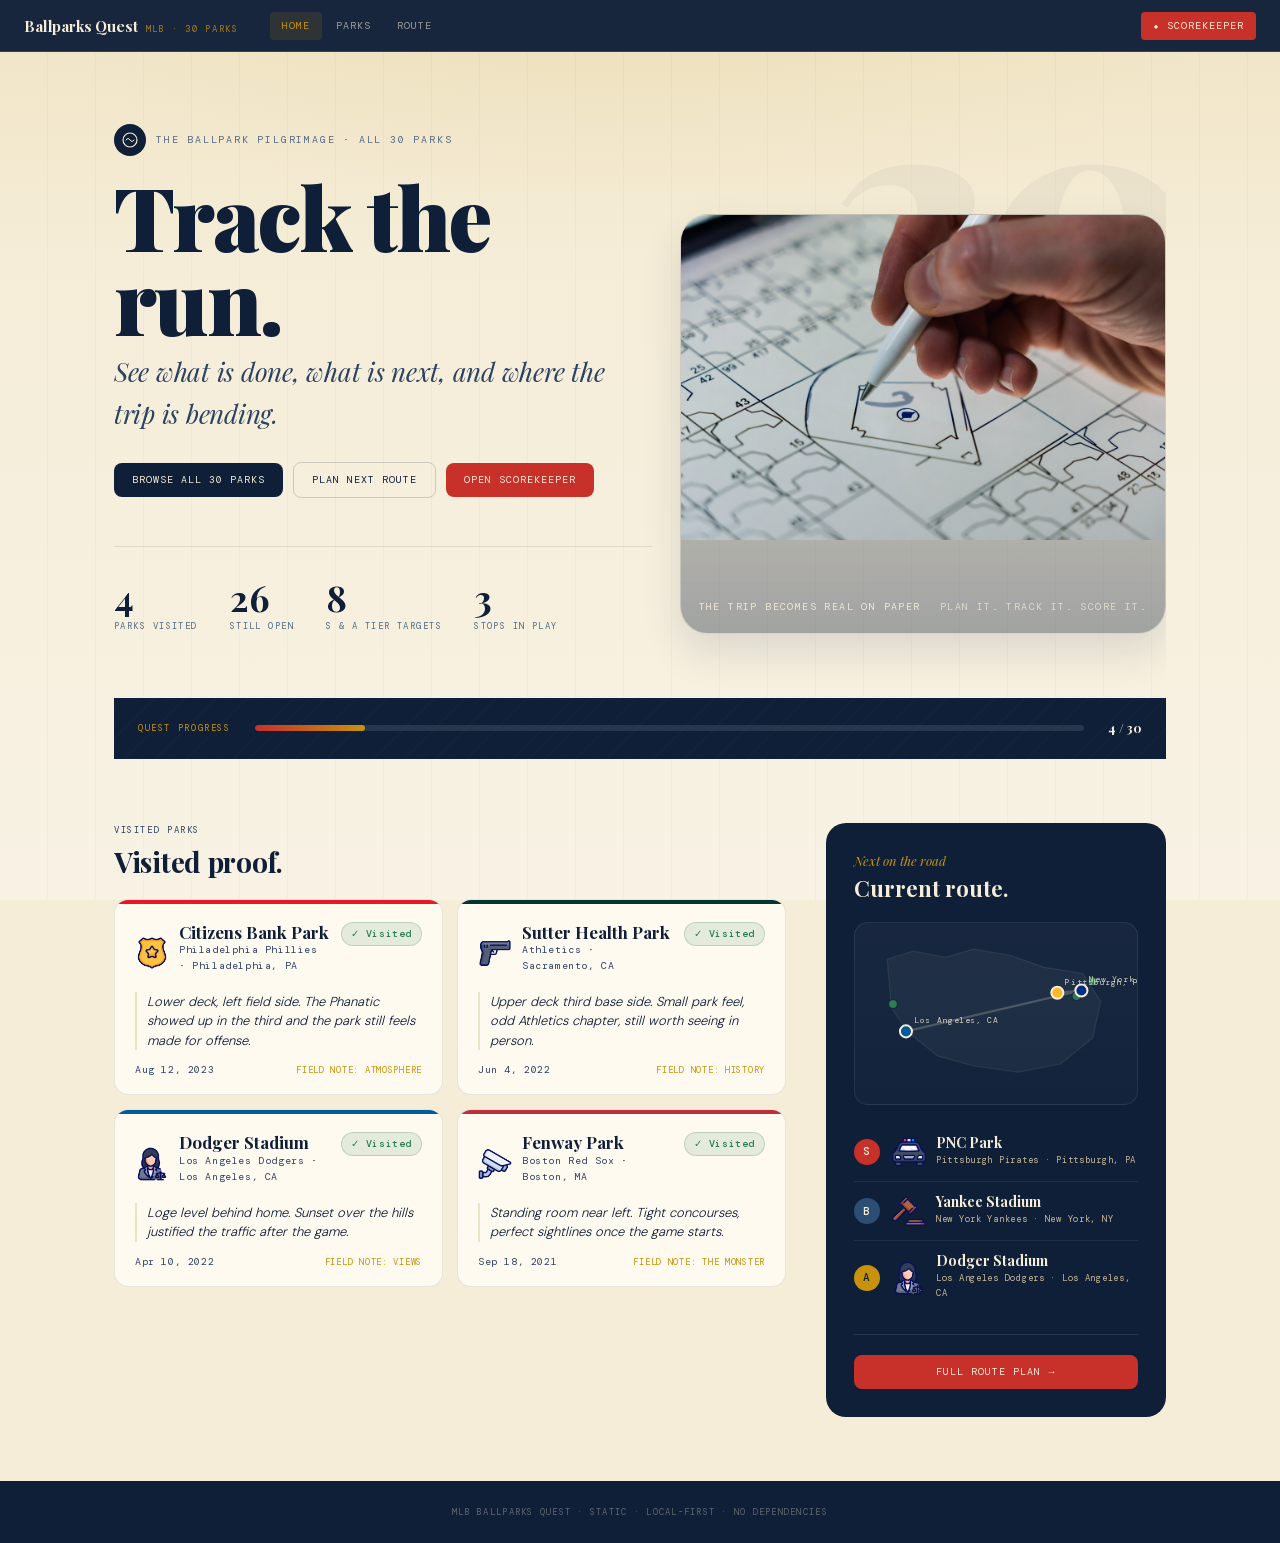
==== commit d2be6512: "Add local team logos and wire them into the prototype" ====
--- a/MLB Prototype/index.html
+++ b/MLB Prototype/index.html
@@ -276,6 +276,22 @@
   margin-bottom: 8px;
 }
 
+.visited-card-brand,
+.sidebar-park-brand {
+  display: flex;
+  align-items: center;
+  gap: 10px;
+  min-width: 0;
+}
+
+.visited-team-logo,
+.sidebar-team-logo {
+  width: 34px;
+  height: 34px;
+  object-fit: contain;
+  flex-shrink: 0;
+}
+
 .visited-park-name {
   font-family: var(--font-display);
   font-size: 17px;
@@ -483,6 +499,7 @@
 <script src="storage.js"></script>
 <script src="utils.js"></script>
 <script src="data.js"></script>
+<script src="logos.js"></script>
 <script src="schedule.js"></script>
 <script src="device.js"></script>
 <script src="app.js"></script>
@@ -613,12 +630,18 @@
 (function() {
   const app = window.BPQ && window.BPQ.app;
   const utils = window.BPQ && window.BPQ.utils;
+  const logos = window.BPQ && window.BPQ.logos;
   if (!app || !utils) return;
 
   const escapeHtml = utils.escapeHtml;
   const safeColor = utils.safeColor;
   const safeToken = utils.safeToken;
   const projectPoint = utils.projectPoint;
+
+  function teamLogoImg(teamName, className) {
+    const src = logos && logos.getTeamLogo ? logos.getTeamLogo(teamName) : '';
+    return src ? `<img class="${className}" src="${escapeHtml(src)}" alt="${escapeHtml(teamName)} logo" loading="lazy">` : '';
+  }
 
   function renderVisited() {
     const visited = app.getVisitedParks();
@@ -653,9 +676,12 @@
         <div class="visited-card-stripe" style="background:${safeColor(park.color, '#7EB4E0')};"></div>
         <div class="visited-card-body">
           <div class="visited-card-header">
-            <div>
-              <div class="visited-park-name">${escapeHtml(park.name)}</div>
-              <div class="visited-team">${escapeHtml(park.team)} · ${escapeHtml(park.city)}</div>
+            <div class="visited-card-brand">
+              ${teamLogoImg(park.team, 'visited-team-logo')}
+              <div>
+                <div class="visited-park-name">${escapeHtml(park.name)}</div>
+                <div class="visited-team">${escapeHtml(park.team)} · ${escapeHtml(park.city)}</div>
+              </div>
             </div>
             <span class="badge badge-visited">✓ Visited</span>
           </div>
@@ -709,10 +735,13 @@
     container.innerHTML = targets.map((park) => `
       <a href="route.html" class="sidebar-park-item">
         <div class="tier-stamp tier-${safeToken(park.tier, 'C')}">${escapeHtml(park.tier)}</div>
-        <div>
-          <div class="sidebar-park-name">${escapeHtml(park.name)}</div>
-          <div class="sidebar-park-city">${escapeHtml(park.team)} · ${escapeHtml(park.city)}</div>
-          <div class="sidebar-park-reason">${escapeHtml(park.note)}</div>
+        <div class="sidebar-park-brand">
+          ${teamLogoImg(park.team, 'sidebar-team-logo')}
+          <div>
+            <div class="sidebar-park-name">${escapeHtml(park.name)}</div>
+            <div class="sidebar-park-city">${escapeHtml(park.team)} · ${escapeHtml(park.city)}</div>
+            <div class="sidebar-park-reason">${escapeHtml(park.note)}</div>
+          </div>
         </div>
       </a>
     `).join('');
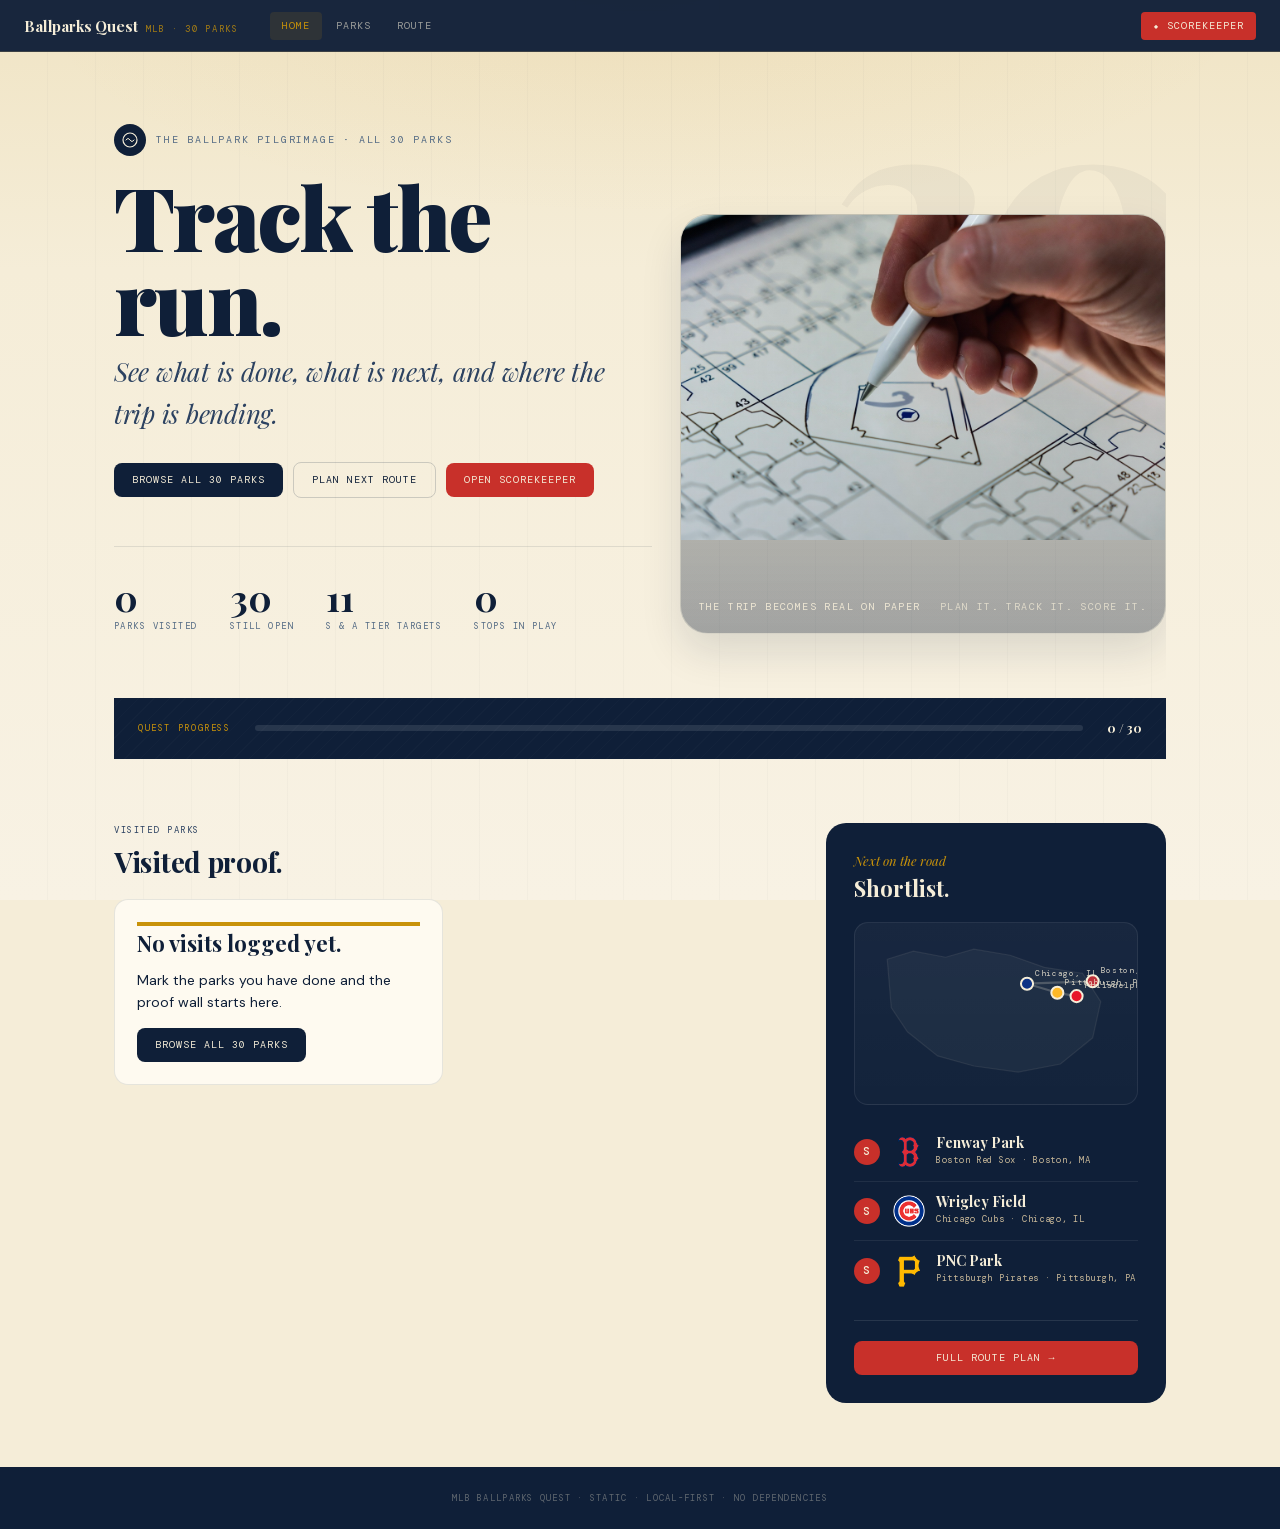
==== commit 345a0b77: "Add MLB prototype harness and schedule artifacts" ====
--- a/MLB Prototype/index.html
+++ b/MLB Prototype/index.html
@@ -493,6 +493,68 @@
   .hero-stats { gap: 20px; }
   .hero-stat-num { font-size: 28px; }
 }
+
+/* ─── Toast notifications ──────────────── */
+.bpq-toast {
+  position: fixed;
+  bottom: 18px;
+  left: 50%;
+  transform: translateX(-50%) translateY(12px);
+  z-index: 9000;
+  display: flex;
+  align-items: center;
+  gap: 10px;
+  padding: 10px 16px;
+  border-radius: 8px;
+  border-left: 4px solid var(--border-mid);
+  background: rgba(15,31,56,0.94);
+  backdrop-filter: blur(10px);
+  -webkit-backdrop-filter: blur(10px);
+  color: var(--cream);
+  font-family: var(--font-data);
+  font-size: 11px;
+  letter-spacing: 0.04em;
+  max-width: min(480px, calc(100vw - 32px));
+  box-shadow: 0 8px 28px rgba(0,0,0,0.28);
+  opacity: 0;
+  transition: opacity 180ms ease, transform 180ms ease;
+  pointer-events: none;
+}
+.bpq-toast.visible {
+  opacity: 1;
+  transform: translateX(-50%) translateY(0);
+  pointer-events: auto;
+}
+.bpq-toast[data-tone="info"]    { border-left-color: #7EB4E0; }
+.bpq-toast[data-tone="success"] { border-left-color: #2E7D52; }
+.bpq-toast[data-tone="error"]   { border-left-color: var(--red); }
+.bpq-toast[data-tone="undo"]    { border-left-color: var(--gold); }
+.bpq-toast-msg { flex: 1; line-height: 1.35; }
+.bpq-toast-action {
+  background: rgba(255,255,255,0.12);
+  border: 1px solid rgba(255,255,255,0.18);
+  border-radius: 4px;
+  color: var(--cream);
+  font-family: var(--font-data);
+  font-size: 10px;
+  letter-spacing: 0.08em;
+  text-transform: uppercase;
+  padding: 4px 10px;
+  cursor: pointer;
+  white-space: nowrap;
+  transition: background 120ms;
+}
+.bpq-toast-action:hover { background: rgba(255,255,255,0.2); }
+.bpq-toast-close {
+  background: none;
+  border: none;
+  color: rgba(245,237,216,0.45);
+  font-size: 14px;
+  cursor: pointer;
+  padding: 2px 4px;
+  line-height: 1;
+}
+.bpq-toast-close:hover { color: var(--cream); }
 </style>
 </head>
 <body>
@@ -627,6 +689,44 @@
 </footer>
 
 <script>
+/* ── Toast system (shared with scorekeeper) ── */
+var activeToast = null;
+var activeToastTimer = null;
+
+function showToast(message, tone, duration, actionLabel, onAction) {
+  if (tone === undefined) tone = 'info';
+  if (duration === undefined) duration = 3200;
+  if (actionLabel === undefined) actionLabel = '';
+  clearToast();
+  var escMsg = String(message == null ? '' : message).replace(/&/g,'&amp;').replace(/</g,'&lt;').replace(/>/g,'&gt;').replace(/"/g,'&quot;');
+  var el = document.createElement('div');
+  el.className = 'bpq-toast';
+  el.dataset.tone = tone;
+  el.setAttribute('role', tone === 'error' ? 'alert' : 'status');
+  if (tone !== 'error') el.setAttribute('aria-live', 'polite');
+  var html = '<span class="bpq-toast-msg">' + escMsg + '</span>';
+  if (actionLabel && onAction) {
+    html += '<button class="bpq-toast-action" type="button">' + String(actionLabel).replace(/</g,'&lt;') + '</button>';
+  }
+  html += '<button class="bpq-toast-close" type="button" aria-label="Dismiss">\u00d7</button>';
+  el.innerHTML = html;
+  document.body.appendChild(el);
+  requestAnimationFrame(function () { requestAnimationFrame(function () { el.classList.add('visible'); }); });
+  el.querySelector('.bpq-toast-close').addEventListener('click', clearToast);
+  if (actionLabel && onAction) {
+    el.querySelector('.bpq-toast-action').addEventListener('click', function () { onAction(); clearToast(); });
+  }
+  activeToast = el;
+  if (duration > 0) {
+    activeToastTimer = setTimeout(clearToast, duration);
+  }
+}
+
+function clearToast() {
+  if (activeToastTimer) { clearTimeout(activeToastTimer); activeToastTimer = null; }
+  if (activeToast) { activeToast.remove(); activeToast = null; }
+}
+
 (function() {
   const app = window.BPQ && window.BPQ.app;
   const utils = window.BPQ && window.BPQ.utils;
